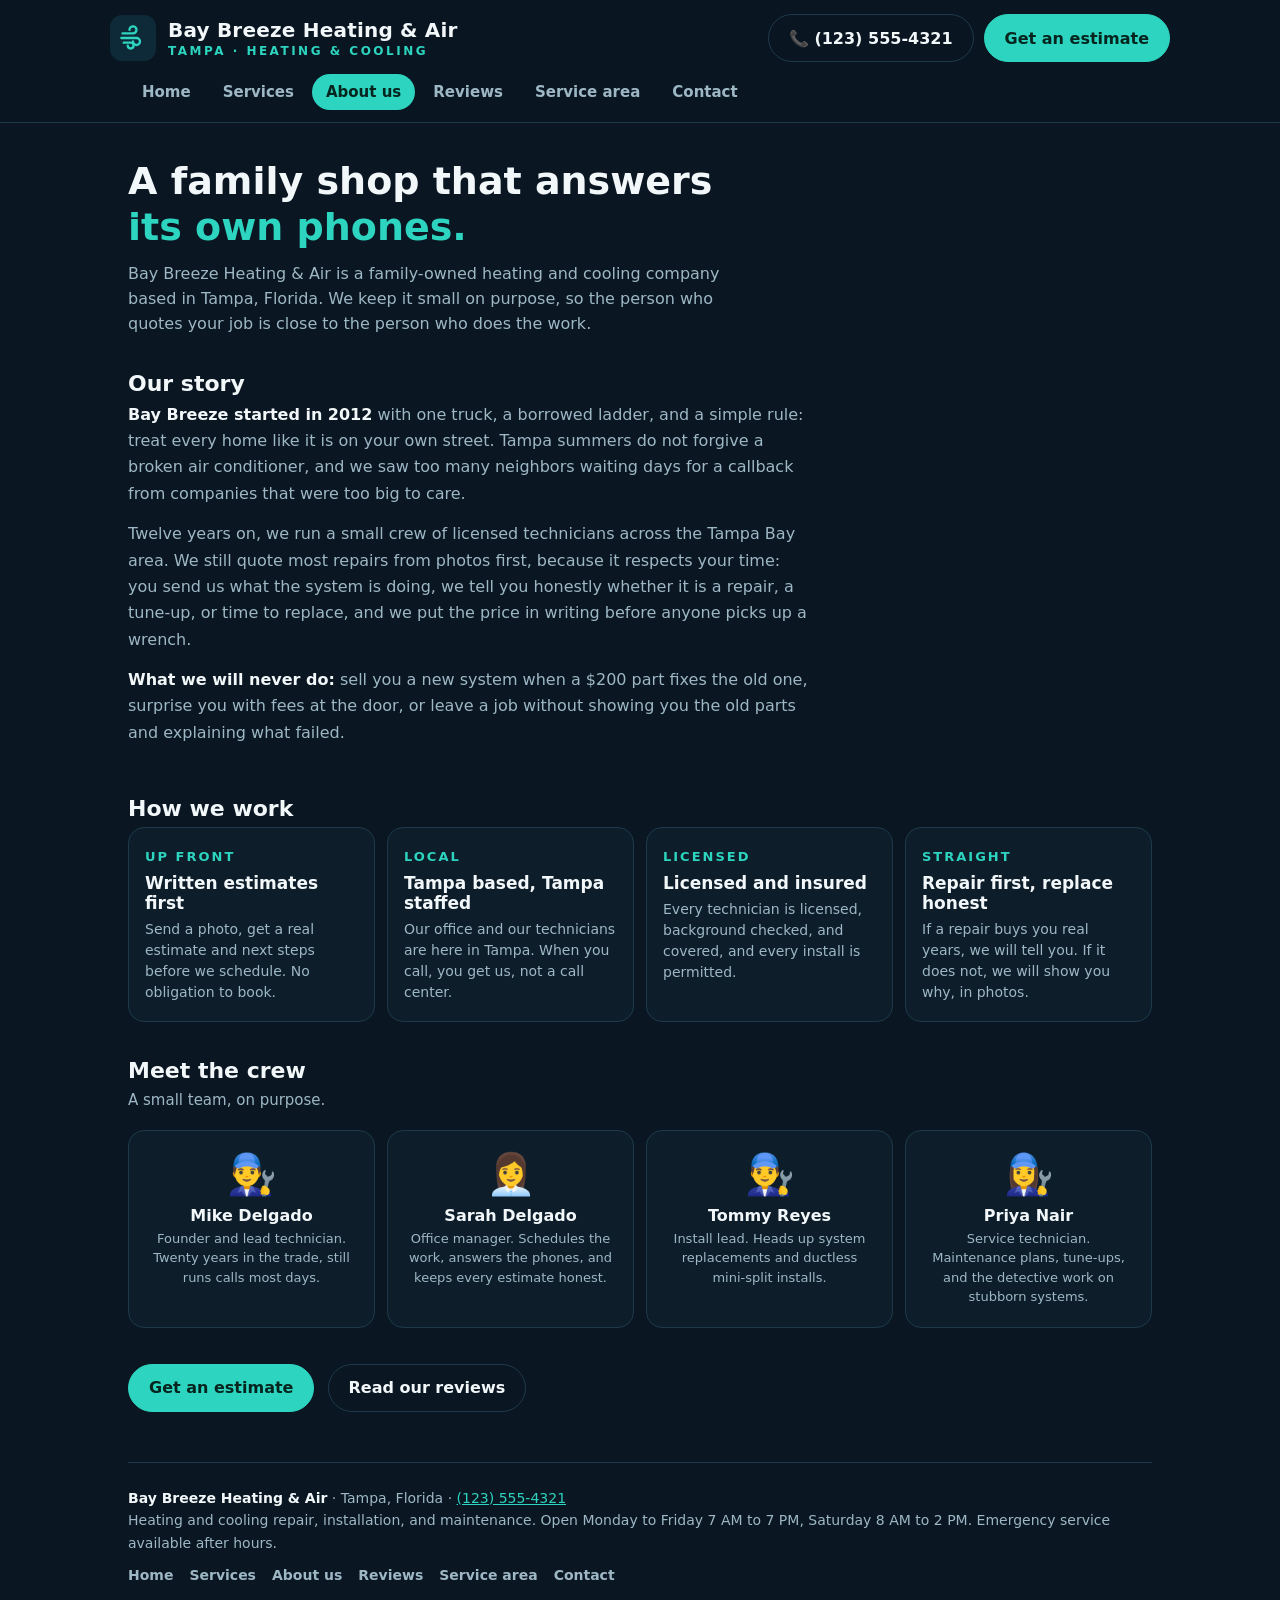
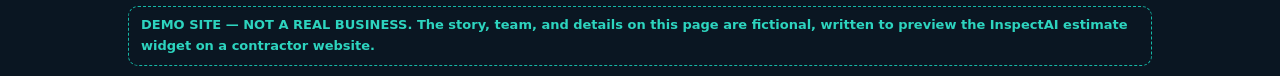
==== about.html @ ed2e8041 "Expand demo into a multi-page site: About, Services, Reviews, Service Area, Contact Shared styles.cs" ====
<!DOCTYPE html>
<html lang="en">
<head>
<meta charset="UTF-8">
<meta name="viewport" content="width=device-width, initial-scale=1.0">
<meta name="robots" content="noindex, nofollow">
<title>About Us — Bay Breeze Heating &amp; Air</title>
<link rel="stylesheet" href="styles.css">
</head>
<body>

<header class="site">
  <div class="wrap site-inner">
    <a class="brand" href="index.html">
      <div class="brand-mark" aria-hidden="true">
        <svg width="28" height="28" viewBox="0 0 24 24" fill="none" stroke="#2dd4bf" stroke-width="2" stroke-linecap="round"><path d="M3 8h9a3 3 0 1 0-3-3"/><path d="M2 12h13a3 3 0 1 1-3 3"/><path d="M4 16h6a2.5 2.5 0 1 1-2.5 2.5"/></svg>
      </div>
      <div>
        <h1>Bay Breeze Heating &amp; Air</h1>
        <p>TAMPA &middot; HEATING &amp; COOLING</p>
      </div>
    </a>
    <div class="actions">
      <a class="btn btn-call" href="tel:+11235554321">&#128222; (123) 555-4321</a>
      <a class="btn btn-est" href="index.html#estimate">Get an estimate</a>
    </div>
  </div>
  <div class="wrap">
    <nav class="mainnav" aria-label="Main">
      <a href="index.html">Home</a>
      <a href="services.html">Services</a>
      <a href="about.html" aria-current="page">About us</a>
      <a href="reviews.html">Reviews</a>
      <a href="service-area.html">Service area</a>
      <a href="contact.html">Contact</a>
    </nav>
  </div>
</header>

<main class="wrap">

  <div class="pagehead">
    <h2>A family shop that answers <span>its own phones.</span></h2>
    <p>Bay Breeze Heating &amp; Air is a family-owned heating and cooling company based in Tampa, Florida. We keep it small on purpose, so the person who quotes your job is close to the person who does the work.</p>
  </div>

  <section aria-labelledby="story-title">
    <h3 class="sec-title" id="story-title">Our story</h3>
    <div class="prose">
      <p><strong>Bay Breeze started in 2012</strong> with one truck, a borrowed ladder, and a simple rule: treat every home like it is on your own street. Tampa summers do not forgive a broken air conditioner, and we saw too many neighbors waiting days for a callback from companies that were too big to care.</p>
      <p>Twelve years on, we run a small crew of licensed technicians across the Tampa Bay area. We still quote most repairs from photos first, because it respects your time: you send us what the system is doing, we tell you honestly whether it is a repair, a tune-up, or time to replace, and we put the price in writing before anyone picks up a wrench.</p>
      <p><strong>What we will never do:</strong> sell you a new system when a $200 part fixes the old one, surprise you with fees at the door, or leave a job without showing you the old parts and explaining what failed.</p>
    </div>
  </section>

  <section aria-labelledby="how-title">
    <h3 class="sec-title" id="how-title">How we work</h3>
    <div class="facts">
      <div class="fact"><b>UP FRONT</b><strong>Written estimates first</strong><p>Send a photo, get a real estimate and next steps before we schedule. No obligation to book.</p></div>
      <div class="fact"><b>LOCAL</b><strong>Tampa based, Tampa staffed</strong><p>Our office and our technicians are here in Tampa. When you call, you get us, not a call center.</p></div>
      <div class="fact"><b>LICENSED</b><strong>Licensed and insured</strong><p>Every technician is licensed, background checked, and covered, and every install is permitted.</p></div>
      <div class="fact"><b>STRAIGHT</b><strong>Repair first, replace honest</strong><p>If a repair buys you real years, we will tell you. If it does not, we will show you why, in photos.</p></div>
    </div>
  </section>

  <section aria-labelledby="team-title">
    <h3 class="sec-title" id="team-title">Meet the crew</h3>
    <p class="sec-sub">A small team, on purpose.</p>
    <div class="team">
      <div class="member"><span class="face">&#128104;&#8205;&#128295;</span><strong>Mike Delgado</strong><small>Founder and lead technician. Twenty years in the trade, still runs calls most days.</small></div>
      <div class="member"><span class="face">&#128105;&#8205;&#128188;</span><strong>Sarah Delgado</strong><small>Office manager. Schedules the work, answers the phones, and keeps every estimate honest.</small></div>
      <div class="member"><span class="face">&#128104;&#8205;&#128295;</span><strong>Tommy Reyes</strong><small>Install lead. Heads up system replacements and ductless mini-split installs.</small></div>
      <div class="member"><span class="face">&#128105;&#8205;&#128295;</span><strong>Priya Nair</strong><small>Service technician. Maintenance plans, tune-ups, and the detective work on stubborn systems.</small></div>
    </div>
  </section>

  <section>
    <a class="btn btn-est" href="index.html#estimate">Get an estimate</a>
    <a class="btn btn-call" href="reviews.html" style="margin-left:8px;">Read our reviews</a>
  </section>

  <footer>
    <p><strong style="color:var(--text)">Bay Breeze Heating &amp; Air</strong> &middot; Tampa, Florida &middot; <a href="tel:+11235554321" style="color:var(--teal)">(123) 555-4321</a></p>
    <p>Heating and cooling repair, installation, and maintenance. Open Monday to Friday 7 AM to 7 PM, Saturday 8 AM to 2 PM. Emergency service available after hours.</p>
    <nav aria-label="Footer">
      <a href="index.html">Home</a><a href="services.html">Services</a><a href="about.html">About us</a><a href="reviews.html">Reviews</a><a href="service-area.html">Service area</a><a href="contact.html">Contact</a>
    </nav>
    <span class="demo">DEMO SITE — NOT A REAL BUSINESS. The story, team, and details on this page are fictional, written to preview the InspectAI estimate widget on a contractor website.</span>
  </footer>

</main>

<div class="stickybar">
  <a class="btn btn-call" href="tel:+11235554321">&#128222; Call now</a>
  <a class="btn btn-est" href="index.html#estimate">Get an estimate</a>
</div>

<script src="https://goinspectai.com/scout-embed.js" data-scout-site="bay-breeze-heating-air-92e1407" async></script>

</body>
</html>
---- styles.css ----
:root{
  --bg:#0a1622; --panel:#10222f; --panel2:#0d1d2a; --line:#1e3a4a;
  --teal:#2dd4bf; --teal-dark:#14b8a6; --text:#f2f7f9; --muted:#9db8c4;
}
*{box-sizing:border-box; margin:0; padding:0;}
html{scroll-behavior:smooth;}
body{background:var(--bg); color:var(--text); font-family:system-ui,-apple-system,"Segoe UI",Roboto,Helvetica,Arial,sans-serif; padding-bottom:86px;}
a{color:inherit;}
.wrap{max-width:1060px; margin:0 auto; padding:0 18px;}

header.site{position:sticky; top:0; z-index:20; background:rgba(10,22,34,.96); border-bottom:1px solid var(--line); backdrop-filter:blur(6px);}
.site-inner{display:flex; flex-wrap:wrap; gap:12px; align-items:center; justify-content:space-between; padding:14px 0 8px;}
.brand{display:flex; align-items:center; gap:12px; min-width:0; text-decoration:none;}
.brand-mark{width:46px; height:46px; border-radius:12px; background:#0e2a38; display:grid; place-items:center; flex:0 0 auto;}
.brand h1{font-size:20px; font-weight:800; letter-spacing:.2px; line-height:1.15;}
.brand p{color:var(--teal); font-size:12px; font-weight:700; letter-spacing:2.5px; margin-top:2px;}
.actions{display:flex; gap:10px; flex-wrap:wrap;}
.btn{display:inline-flex; align-items:center; gap:8px; min-height:48px; padding:12px 20px; border-radius:999px; font-weight:700; font-size:16px; text-decoration:none; border:1px solid var(--line); cursor:pointer;}
.btn-call{background:transparent; color:var(--text);}
.btn-est{background:var(--teal); border-color:var(--teal); color:#06251f;}
.btn-est:active{background:var(--teal-dark);}

nav.mainnav{display:flex; flex-wrap:wrap; gap:4px; padding:4px 0 12px;}
nav.mainnav a{padding:9px 14px; border-radius:999px; text-decoration:none; font-size:15px; font-weight:600; color:var(--muted);}
nav.mainnav a:active, nav.mainnav a:hover{color:var(--text); background:var(--panel);}
nav.mainnav a[aria-current="page"]{color:#06251f; background:var(--teal);}

.hero{padding:44px 0 10px;}
.hero h2{font-size:34px; line-height:1.15; font-weight:850; max-width:640px;}
.hero h2 span{color:var(--teal);}
.hero p{color:var(--muted); font-size:17px; line-height:1.55; margin-top:14px; max-width:560px;}
.hero .btn{margin-top:22px;}

.pagehead{padding:36px 0 4px;}
.pagehead h2{font-size:30px; line-height:1.2; font-weight:850; max-width:640px;}
.pagehead h2 span{color:var(--teal);}
.pagehead p{color:var(--muted); font-size:16px; line-height:1.55; margin-top:12px; max-width:600px;}

section{padding:30px 0 6px;}
.sec-title{font-size:22px; font-weight:800; margin-bottom:6px;}
.sec-sub{color:var(--muted); font-size:15px; margin-bottom:18px; line-height:1.5;}

.grid{display:grid; grid-template-columns:repeat(auto-fit,minmax(150px,1fr)); gap:12px;}
.card{display:block; background:var(--panel); border:1px solid var(--line); border-radius:16px; padding:18px 16px; text-decoration:none; min-height:96px;}
.card:active{border-color:var(--teal);}
.card .ic{font-size:24px; display:block; margin-bottom:10px;}
.card strong{font-size:16px; display:block; line-height:1.3;}
.card small{color:var(--muted); font-size:13px; display:block; margin-top:4px; line-height:1.4;}

.steps{display:grid; grid-template-columns:repeat(auto-fit,minmax(200px,1fr)); gap:12px;}
.step{background:var(--panel2); border:1px solid var(--line); border-radius:16px; padding:18px 16px;}
.step b{color:var(--teal); font-size:13px; letter-spacing:2px;}
.step strong{display:block; font-size:17px; margin:8px 0 6px;}
.step p{color:var(--muted); font-size:14px; line-height:1.5;}

.chips{display:flex; flex-wrap:wrap; gap:8px;}
.chip{border:1px solid var(--line); background:var(--panel); color:var(--muted); border-radius:999px; padding:8px 14px; font-size:14px;}

.prose{color:var(--muted); font-size:16px; line-height:1.65; max-width:680px;}
.prose p{margin-bottom:14px;}
.prose strong{color:var(--text);}

.svc{display:grid; grid-template-columns:repeat(auto-fit,minmax(280px,1fr)); gap:12px;}
.svc-item{background:var(--panel); border:1px solid var(--line); border-radius:16px; padding:20px 18px;}
.svc-item .ic{font-size:26px; display:block; margin-bottom:10px;}
.svc-item strong{font-size:18px; display:block; line-height:1.3;}
.svc-item p{color:var(--muted); font-size:14px; line-height:1.55; margin-top:6px;}
.svc-item .from{color:var(--teal); font-weight:700; font-size:14px; margin-top:10px; display:block;}
.svc-item a{color:var(--teal); font-weight:700; font-size:14px; text-decoration:none; display:inline-block; margin-top:8px;}

.reviews{display:grid; grid-template-columns:repeat(auto-fit,minmax(280px,1fr)); gap:12px;}
.review{background:var(--panel); border:1px solid var(--line); border-radius:16px; padding:20px 18px;}
.review .stars{color:var(--teal); letter-spacing:3px; font-size:15px;}
.review p{color:var(--text); font-size:15px; line-height:1.55; margin-top:10px;}
.review small{color:var(--muted); font-size:13px; display:block; margin-top:10px;}

.team{display:grid; grid-template-columns:repeat(auto-fit,minmax(200px,1fr)); gap:12px;}
.member{background:var(--panel2); border:1px solid var(--line); border-radius:16px; padding:20px 18px; text-align:center;}
.member .face{font-size:40px; display:block; margin-bottom:8px;}
.member strong{display:block; font-size:16px;}
.member small{color:var(--muted); font-size:13px; line-height:1.5; display:block; margin-top:4px;}

.facts{display:grid; grid-template-columns:repeat(auto-fit,minmax(200px,1fr)); gap:12px;}
.fact{background:var(--panel2); border:1px solid var(--line); border-radius:16px; padding:18px 16px;}
.fact b{color:var(--teal); font-size:13px; letter-spacing:2px;}
.fact strong{display:block; font-size:17px; margin:8px 0 6px;}
.fact p{color:var(--muted); font-size:14px; line-height:1.5;}

.estimate-box{background:var(--panel); border:1px solid var(--line); border-radius:20px; padding:18px;}
.estimate-box iframe{border-radius:16px;}
.fallback{margin-top:14px; color:var(--muted); font-size:15px; line-height:1.5;}
.fallback a{color:var(--teal); font-weight:700;}

footer{margin-top:44px; border-top:1px solid var(--line); padding:24px 0 10px; color:var(--muted); font-size:14px; line-height:1.6;}
footer nav{display:flex; flex-wrap:wrap; gap:6px 16px; margin:10px 0;}
footer nav a{color:var(--muted); text-decoration:none; font-weight:600;}
footer .demo{display:inline-block; margin-top:10px; border:1px dashed var(--teal-dark); color:var(--teal); border-radius:10px; padding:8px 12px; font-size:13px; font-weight:700;}

.stickybar{position:fixed; left:0; right:0; bottom:0; z-index:30; background:rgba(10,22,34,.97); border-top:1px solid var(--line); padding:10px 14px calc(10px + env(safe-area-inset-bottom)); display:flex; gap:10px;}
.stickybar a{flex:1; justify-content:center;}
.stickybar .btn-call{background:#fff; color:#0a1622; border-color:#fff;}
@media (min-width:760px){ .stickybar{display:none;} body{padding-bottom:0;} .hero h2{font-size:44px;} .pagehead h2{font-size:38px;} }
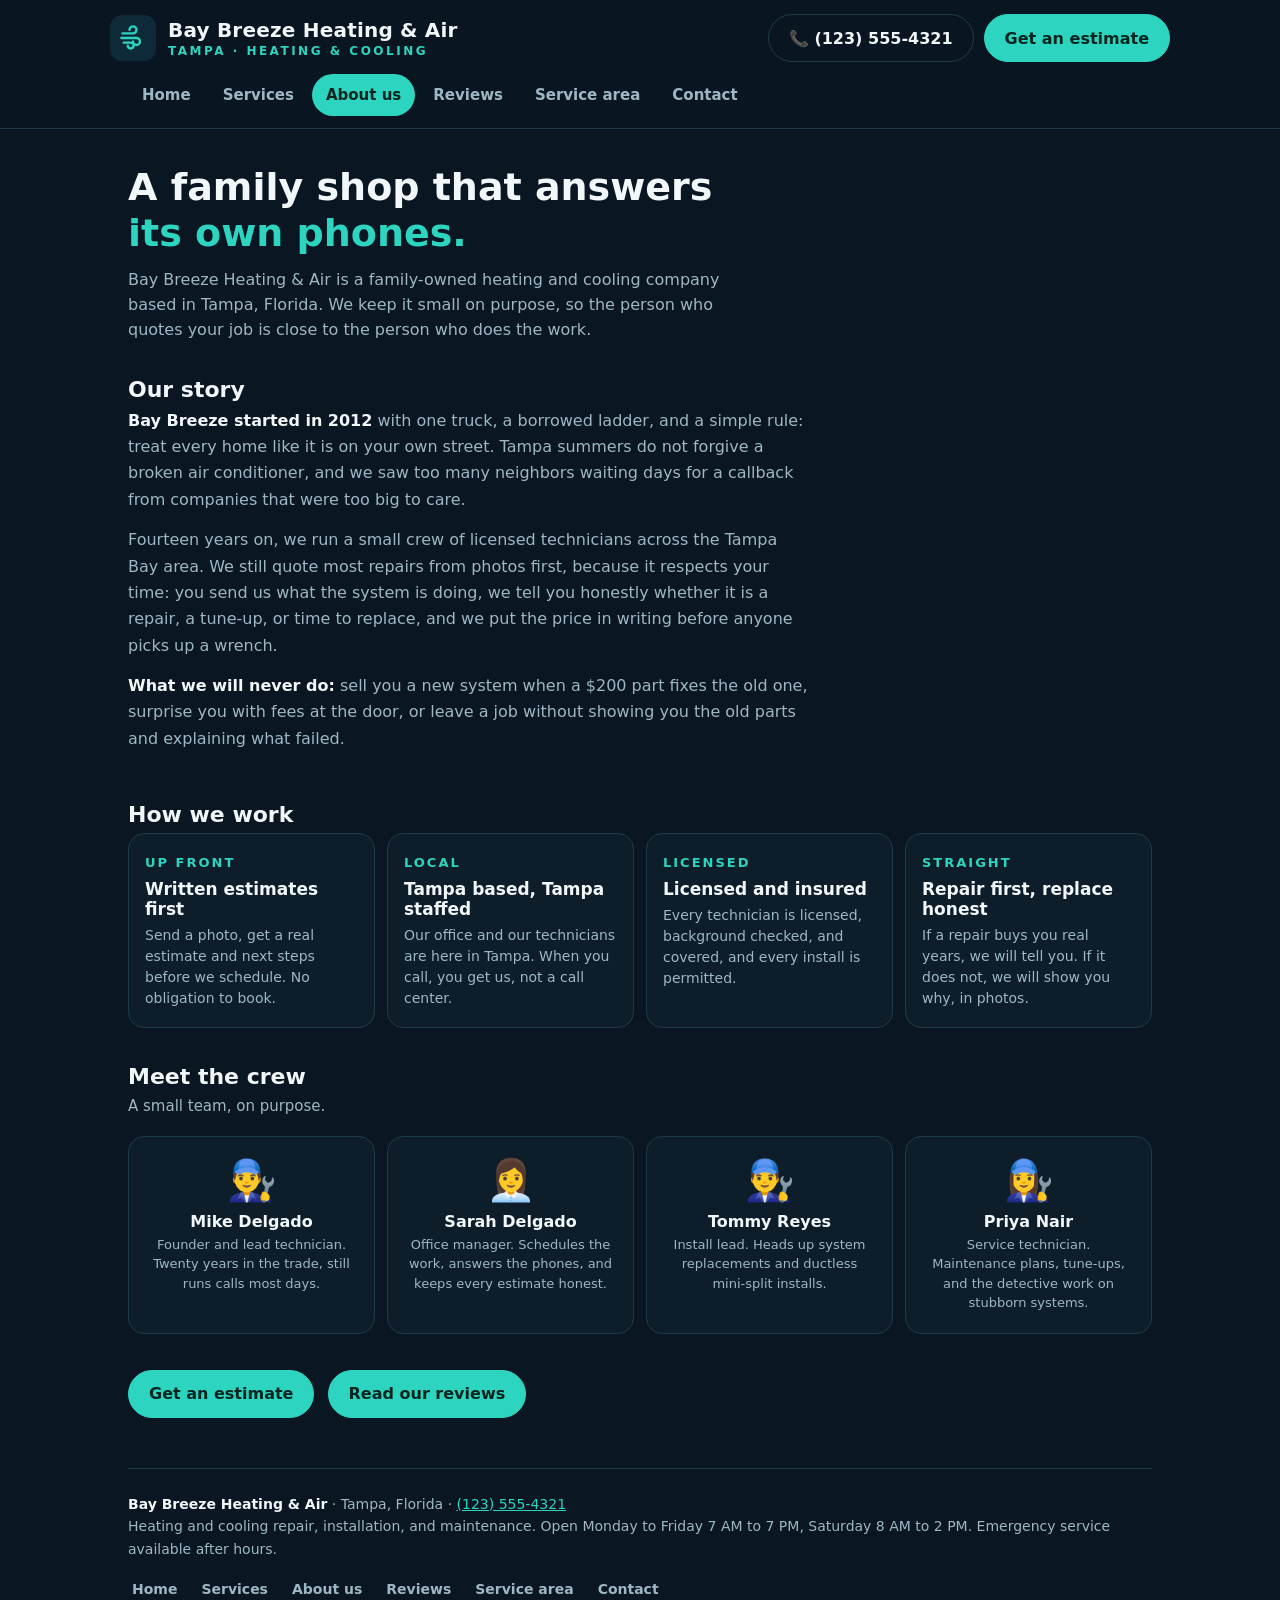
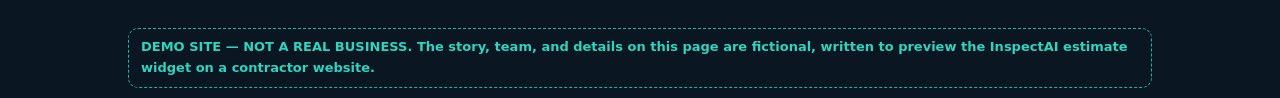
==== commit 8b01f743: "UI fixes from the Nov 6 audit - scroll-padding-top so anchored jumps (service cards, #estimate) no  " ====
--- a/about.html
+++ b/about.html
@@ -5,6 +5,7 @@
 <meta name="viewport" content="width=device-width, initial-scale=1.0">
 <meta name="robots" content="noindex, nofollow">
 <title>About Us — Bay Breeze Heating &amp; Air</title>
+<link rel="icon" type="image/svg+xml" href="favicon.svg">
 <link rel="stylesheet" href="styles.css">
 </head>
 <body>
@@ -48,7 +49,7 @@
     <h3 class="sec-title" id="story-title">Our story</h3>
     <div class="prose">
       <p><strong>Bay Breeze started in 2012</strong> with one truck, a borrowed ladder, and a simple rule: treat every home like it is on your own street. Tampa summers do not forgive a broken air conditioner, and we saw too many neighbors waiting days for a callback from companies that were too big to care.</p>
-      <p>Twelve years on, we run a small crew of licensed technicians across the Tampa Bay area. We still quote most repairs from photos first, because it respects your time: you send us what the system is doing, we tell you honestly whether it is a repair, a tune-up, or time to replace, and we put the price in writing before anyone picks up a wrench.</p>
+      <p>Fourteen years on, we run a small crew of licensed technicians across the Tampa Bay area. We still quote most repairs from photos first, because it respects your time: you send us what the system is doing, we tell you honestly whether it is a repair, a tune-up, or time to replace, and we put the price in writing before anyone picks up a wrench.</p>
       <p><strong>What we will never do:</strong> sell you a new system when a $200 part fixes the old one, surprise you with fees at the door, or leave a job without showing you the old parts and explaining what failed.</p>
     </div>
   </section>
@@ -76,7 +77,7 @@
 
   <section>
     <a class="btn btn-est" href="index.html#estimate">Get an estimate</a>
-    <a class="btn btn-call" href="reviews.html" style="margin-left:8px;">Read our reviews</a>
+    <a class="btn btn-est" href="reviews.html" style="margin-left:8px;">Read our reviews</a>
   </section>
 
   <footer>
--- a/styles.css
+++ b/styles.css
@@ -3,7 +3,8 @@
   --teal:#2dd4bf; --teal-dark:#14b8a6; --text:#f2f7f9; --muted:#9db8c4;
 }
 *{box-sizing:border-box; margin:0; padding:0;}
-html{scroll-behavior:smooth;}
+html{scroll-behavior:smooth; scroll-padding-top:150px;}
+:focus-visible{outline:2px solid var(--teal); outline-offset:2px;}
 body{background:var(--bg); color:var(--text); font-family:system-ui,-apple-system,"Segoe UI",Roboto,Helvetica,Arial,sans-serif; padding-bottom:86px;}
 a{color:inherit;}
 .wrap{max-width:1060px; margin:0 auto; padding:0 18px;}
@@ -21,7 +22,7 @@
 .btn-est:active{background:var(--teal-dark);}
 
 nav.mainnav{display:flex; flex-wrap:wrap; gap:4px; padding:4px 0 12px;}
-nav.mainnav a{padding:9px 14px; border-radius:999px; text-decoration:none; font-size:15px; font-weight:600; color:var(--muted);}
+nav.mainnav a{padding:12px 14px; border-radius:999px; text-decoration:none; font-size:15px; font-weight:600; color:var(--muted);}
 nav.mainnav a:active, nav.mainnav a:hover{color:var(--text); background:var(--panel);}
 nav.mainnav a[aria-current="page"]{color:#06251f; background:var(--teal);}
 
@@ -60,7 +61,7 @@
 .prose p{margin-bottom:14px;}
 .prose strong{color:var(--text);}
 
-.svc{display:grid; grid-template-columns:repeat(auto-fit,minmax(280px,1fr)); gap:12px;}
+.svc{display:grid; grid-template-columns:repeat(auto-fit,minmax(min(280px,100%),1fr)); gap:12px;}
 .svc-item{background:var(--panel); border:1px solid var(--line); border-radius:16px; padding:20px 18px;}
 .svc-item .ic{font-size:26px; display:block; margin-bottom:10px;}
 .svc-item strong{font-size:18px; display:block; line-height:1.3;}
@@ -68,7 +69,7 @@
 .svc-item .from{color:var(--teal); font-weight:700; font-size:14px; margin-top:10px; display:block;}
 .svc-item a{color:var(--teal); font-weight:700; font-size:14px; text-decoration:none; display:inline-block; margin-top:8px;}
 
-.reviews{display:grid; grid-template-columns:repeat(auto-fit,minmax(280px,1fr)); gap:12px;}
+.reviews{display:grid; grid-template-columns:repeat(auto-fit,minmax(min(280px,100%),1fr)); gap:12px;}
 .review{background:var(--panel); border:1px solid var(--line); border-radius:16px; padding:20px 18px;}
 .review .stars{color:var(--teal); letter-spacing:3px; font-size:15px;}
 .review p{color:var(--text); font-size:15px; line-height:1.55; margin-top:10px;}
@@ -93,10 +94,10 @@
 
 footer{margin-top:44px; border-top:1px solid var(--line); padding:24px 0 10px; color:var(--muted); font-size:14px; line-height:1.6;}
 footer nav{display:flex; flex-wrap:wrap; gap:6px 16px; margin:10px 0;}
-footer nav a{color:var(--muted); text-decoration:none; font-weight:600;}
+footer nav a{color:var(--muted); text-decoration:none; font-weight:600; padding:8px 4px;}
 footer .demo{display:inline-block; margin-top:10px; border:1px dashed var(--teal-dark); color:var(--teal); border-radius:10px; padding:8px 12px; font-size:13px; font-weight:700;}
 
-.stickybar{position:fixed; left:0; right:0; bottom:0; z-index:30; background:rgba(10,22,34,.97); border-top:1px solid var(--line); padding:10px 14px calc(10px + env(safe-area-inset-bottom)); display:flex; gap:10px;}
+.stickybar{position:fixed; left:0; right:0; bottom:0; z-index:30; padding-right:118px; background:rgba(10,22,34,.97); border-top:1px solid var(--line); padding:10px 14px calc(10px + env(safe-area-inset-bottom)); display:flex; gap:10px;}
 .stickybar a{flex:1; justify-content:center;}
 .stickybar .btn-call{background:#fff; color:#0a1622; border-color:#fff;}
 @media (min-width:760px){ .stickybar{display:none;} body{padding-bottom:0;} .hero h2{font-size:44px;} .pagehead h2{font-size:38px;} }
